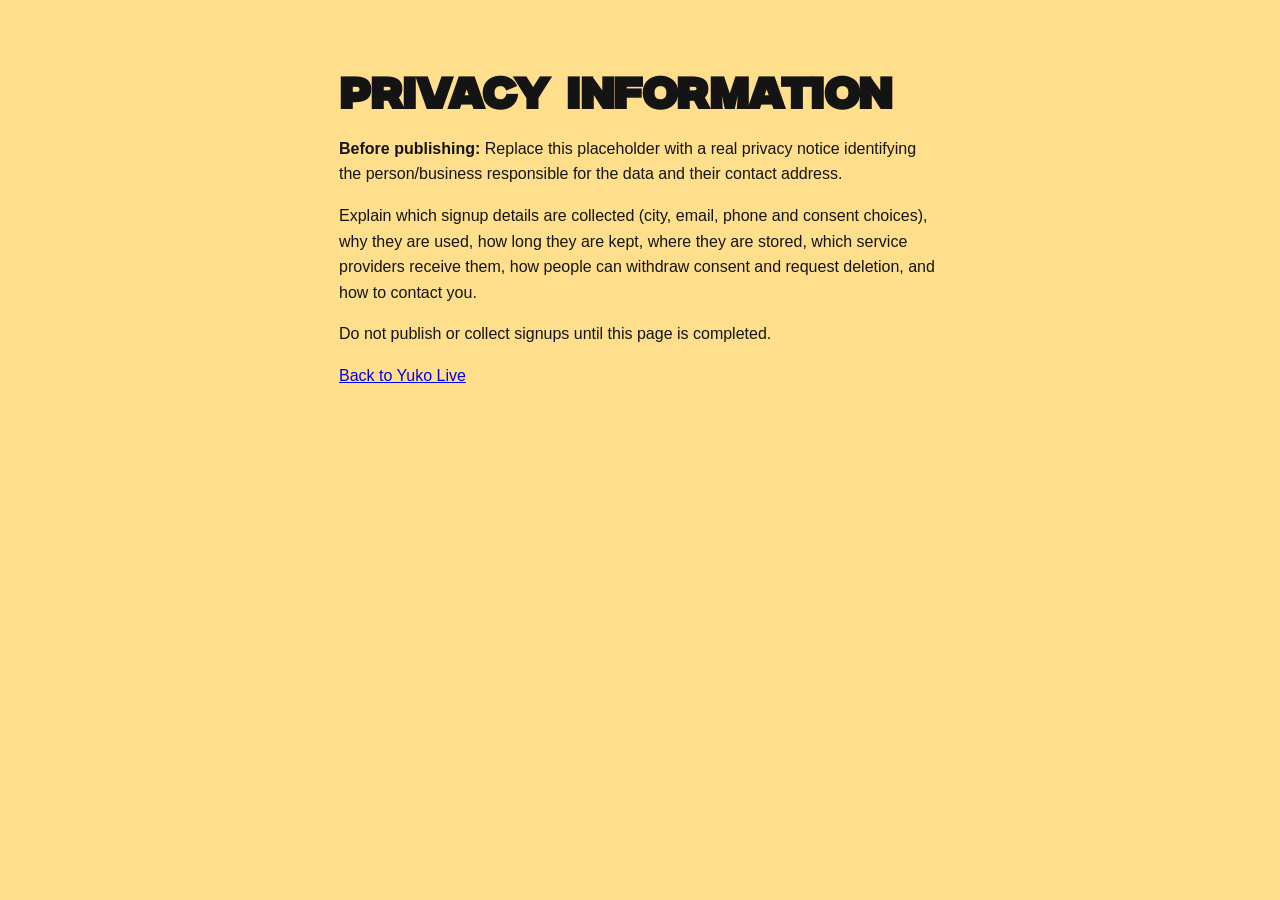
==== privacy.html @ 9b3857d7 "Add files via upload" ====
<!doctype html><html lang="en"><head><meta charset="utf-8"><meta name="viewport" content="width=device-width,initial-scale=1"><title>YUKO LIVE — Privacy</title><link rel="stylesheet" href="styles.css"></head><body><main style="max-width:650px;margin:50px auto;padding:24px;font:16px/1.6 Arial,sans-serif"><h1>PRIVACY INFORMATION</h1><p><strong>Before publishing:</strong> Replace this placeholder with a real privacy notice identifying the person/business responsible for the data and their contact address.</p><p>Explain which signup details are collected (city, email, phone and consent choices), why they are used, how long they are kept, where they are stored, which service providers receive them, how people can withdraw consent and request deletion, and how to contact you.</p><p>Do not publish or collect signups until this page is completed.</p><p><a href="index.html">Back to Yuko Live</a></p></main></body></html>
---- styles.css ----
@font-face{font-family:Milker;src:url('assets/Milker.otf') format('opentype');font-display:swap}@font-face{font-family:Bebas;src:url('assets/BebasNeue-Regular.otf') format('opentype');font-display:swap}
:root{--ink:#141414;--pink:#f68bc2}*{box-sizing:border-box}html{min-height:100%;background:#ffdf8b}body{margin:0;color:var(--ink);font-family:Arial,sans-serif}.page{min-height:100svh;width:100%;background:#ffe08c url('assets/background.png') center top/100% 100% no-repeat;display:flex;flex-direction:column;align-items:center;justify-content:space-between}.content{width:min(100%,390px);text-align:center;padding:0 23px 20px}.character{display:block;width:200px;height:160px;object-fit:contain;margin:0 auto -2px}h1,h2{font-family:Milker,Impact,'Arial Black',sans-serif;font-weight:900;margin:0;line-height:1.04}h1{font-size:31px;letter-spacing:-.5px}h2{font-size:23px;margin-top:8px}.intro{font-family:Bebas,Impact,sans-serif;font-size:17px;line-height:1.04;margin:13px auto 14px;max-width:310px;text-decoration:underline;text-decoration-thickness:1px;text-underline-offset:2px}.form{background:#fff;border:2.5px solid var(--ink);border-radius:23px;padding:15px 13px 14px;text-align:left;box-shadow:0 1px 0 #333;max-width:345px;margin:auto}.form>label{display:block;font-family:Milker,Impact,sans-serif;font-size:12px;margin:0 0 3px 35px}.field{display:flex;align-items:center;gap:8px;margin:0 0 7px}.field svg{flex:none;width:26px;height:26px;fill:currentColor}.field input{width:100%;min-width:0;height:31px;border:2px solid var(--ink);border-radius:6px;background:white;font-size:16px;padding:3px 9px;outline-offset:2px}.hint{font:12px Arial,sans-serif;margin:1px 0 8px 35px}.consents{margin:0 0 8px 35px;display:grid;gap:5px}.check{font:12px Arial,sans-serif;display:flex;align-items:center;gap:6px}.check input{accent-color:#ec75b1;width:15px;height:15px;margin:0}.privacy{font:11px/1.35 Arial,sans-serif;margin:4px 3px 10px 35px}.privacy a{color:#222}button{display:block;margin:0 auto;background:var(--pink);border:2.5px solid var(--ink);border-radius:7px;padding:10px 16px;width:84%;font:19px/1.05 Milker,Impact,'Arial Black',sans-serif;color:var(--ink);cursor:pointer}button:hover{filter:brightness(1.06)}button:disabled{opacity:.65;cursor:wait}#status{font:13px/1.4 Arial,sans-serif;text-align:center;margin:8px 0 0}#status:empty{display:none}footer{width:100%;padding:18px 6px 25px;text-align:center;font:13px/1 Bebas,Impact,sans-serif;white-space:nowrap}footer span{padding:0 5px}@media(min-width:750px){.page{background-size:cover;background-position:center 35%}.content{width:min(100%,550px);padding-top:28px}.character{width:230px;height:175px}h1{font-size:44px}h2{font-size:33px}.intro{font-size:21px;max-width:420px}.form{max-width:410px;padding:20px 22px}.form>label{font-size:14px}.field input{height:37px}.field{margin-bottom:11px}button{font-size:23px}footer{font-size:17px}}@media(max-width:360px){.content{padding-left:14px;padding-right:14px}.character{height:145px}h1{font-size:27px}h2{font-size:20px}.intro{font-size:15px}footer{font-size:11px}}@media(prefers-reduced-motion:reduce){*{scroll-behavior:auto!important}}

/* Optional fan survey; original signup button styles remain unchanged. */
.survey-section{margin:22px auto 0;text-align:center;max-width:345px}
.survey-section h2{font-size:21px}
.survey-intro{font:16px/1.05 Bebas,Impact,sans-serif;margin:10px auto 12px;max-width:300px}
.survey-button{display:block;margin:0 auto;background:var(--pink);border:2.5px solid var(--ink);border-radius:7px;padding:10px 16px;width:84%;font:19px/1.05 Milker,Impact,'Arial Black',sans-serif;color:var(--ink);cursor:pointer;text-decoration:none;text-align:center}
.survey-button:hover{filter:brightness(1.06)}
.survey-note{font:12px/1.3 Arial,sans-serif;margin:7px 0 0}
.survey-note:empty{display:none}
@media(min-width:750px){.survey-section{max-width:410px;margin-top:26px}.survey-section h2{font-size:27px}.survey-intro{font-size:19px;max-width:380px}.survey-button{font-size:23px}}
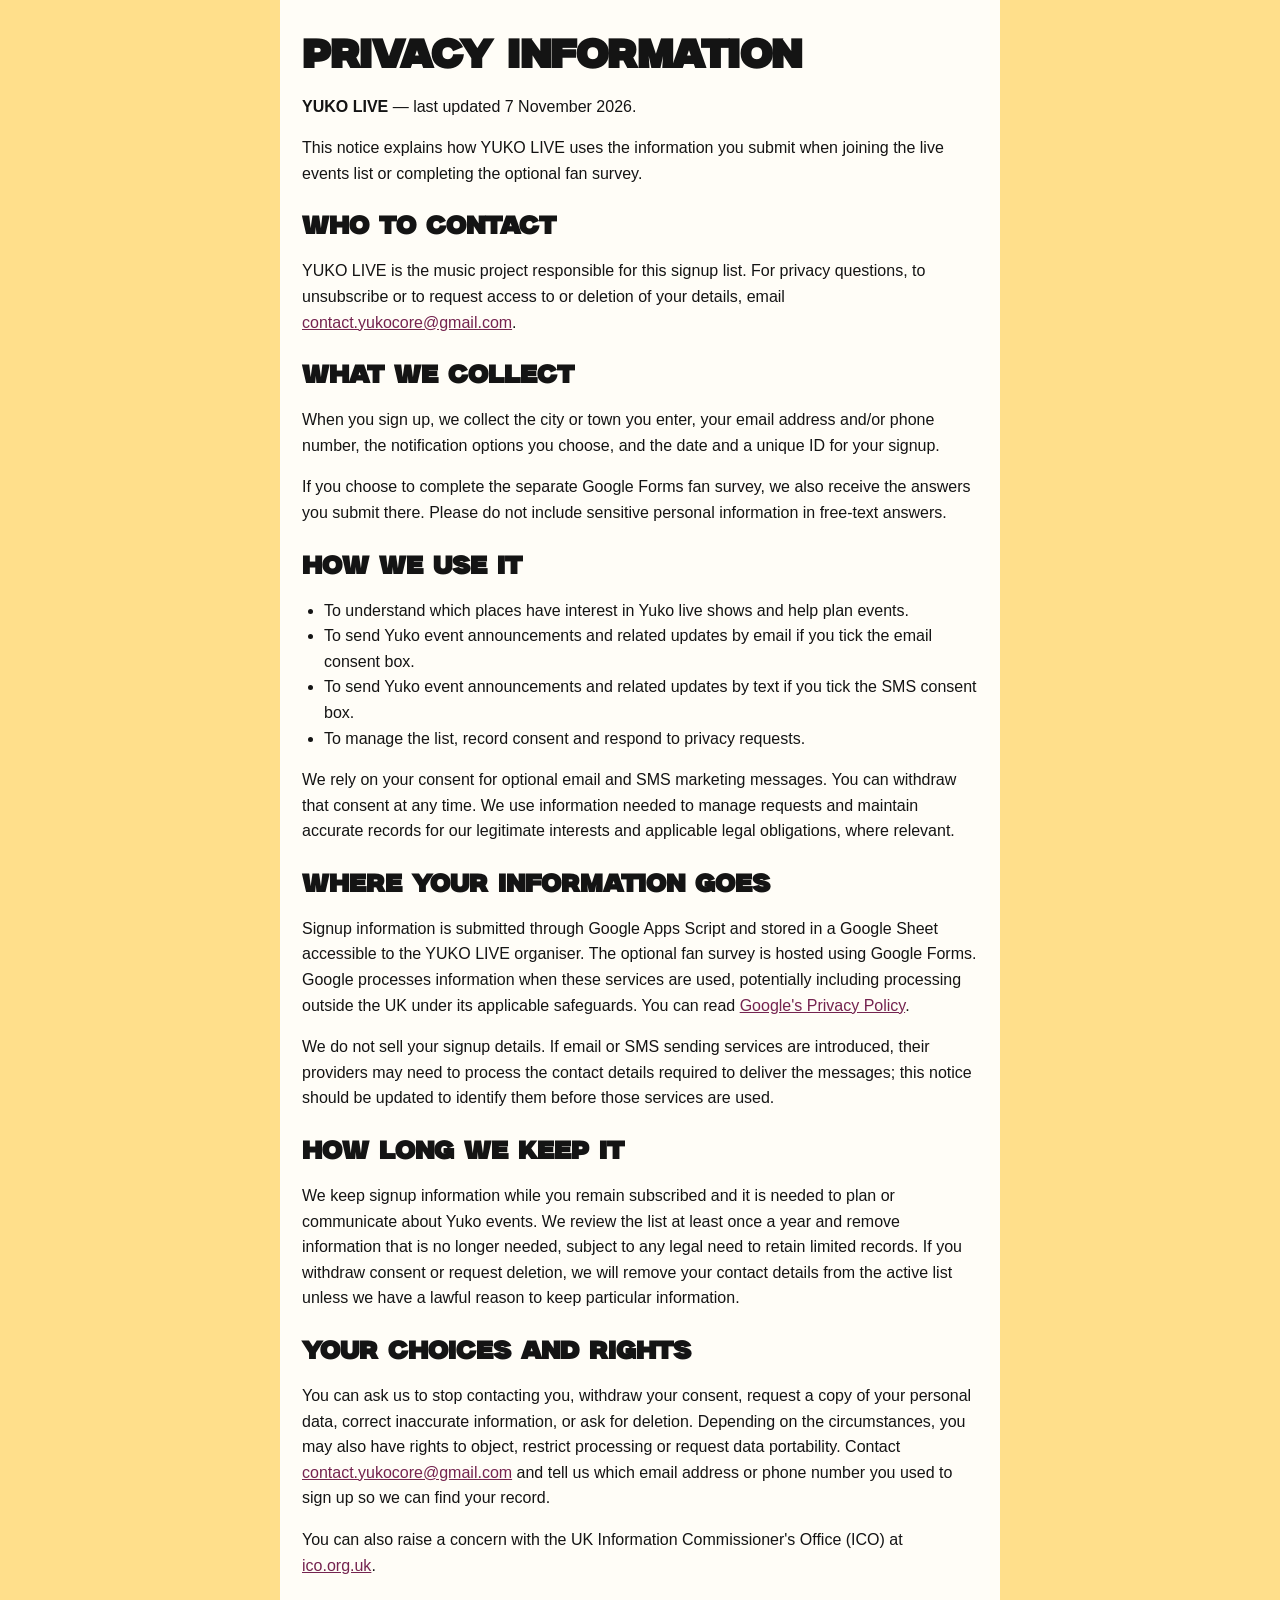
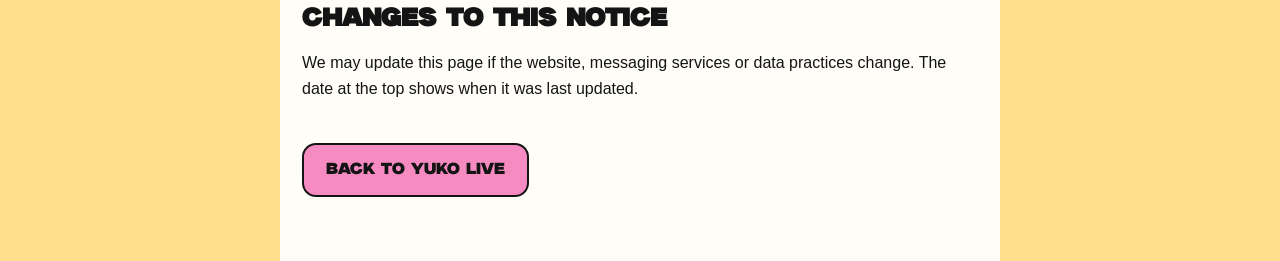
==== commit 47a41392: "Add files via upload" ====
--- a/privacy.html
+++ b/privacy.html
@@ -1 +1,58 @@
-<!doctype html><html lang="en"><head><meta charset="utf-8"><meta name="viewport" content="width=device-width,initial-scale=1"><title>YUKO LIVE — Privacy</title><link rel="stylesheet" href="styles.css"></head><body><main style="max-width:650px;margin:50px auto;padding:24px;font:16px/1.6 Arial,sans-serif"><h1>PRIVACY INFORMATION</h1><p><strong>Before publishing:</strong> Replace this placeholder with a real privacy notice identifying the person/business responsible for the data and their contact address.</p><p>Explain which signup details are collected (city, email, phone and consent choices), why they are used, how long they are kept, where they are stored, which service providers receive them, how people can withdraw consent and request deletion, and how to contact you.</p><p>Do not publish or collect signups until this page is completed.</p><p><a href="index.html">Back to Yuko Live</a></p></main></body></html>
+<!doctype html>
+<html lang="en">
+<head>
+  <meta charset="utf-8">
+  <meta name="viewport" content="width=device-width,initial-scale=1">
+  <meta name="theme-color" content="#ff93cb">
+  <title>YUKO LIVE — Privacy Information</title>
+  <link rel="stylesheet" href="styles.css">
+  <style>
+    .privacy-page{max-width:720px;margin:0 auto;padding:36px 22px 64px;line-height:1.6;background:rgba(255,255,255,.93);min-height:100svh}
+    .privacy-page h1{font-size:clamp(28px,7vw,40px);margin:0 0 8px}
+    .privacy-page h2{font-family:Milker,Impact,sans-serif;font-size:clamp(19px,5vw,25px);margin:26px 0 6px;line-height:1.2}
+    .privacy-page p,.privacy-page li{font:16px/1.6 Arial,sans-serif}
+    .privacy-page a{color:#74234f;text-decoration:underline}
+    .privacy-page ul{padding-left:22px}
+    .privacy-page .back{display:inline-block;margin-top:26px;background:#f68bc2;color:#141414;border:2px solid #141414;border-radius:14px;padding:12px 22px;font-family:Milker,Impact,sans-serif;text-decoration:none;text-align:center}
+  </style>
+</head>
+<body>
+  <main class="privacy-page">
+    <h1>PRIVACY INFORMATION</h1>
+    <p><strong>YUKO LIVE</strong> — last updated 7 November 2026.</p>
+    <p>This notice explains how YUKO LIVE uses the information you submit when joining the live events list or completing the optional fan survey.</p>
+
+    <h2>WHO TO CONTACT</h2>
+    <p>YUKO LIVE is the music project responsible for this signup list. For privacy questions, to unsubscribe or to request access to or deletion of your details, email <a href="mailto:contact.yukocore@gmail.com">contact.yukocore@gmail.com</a>.</p>
+
+    <h2>WHAT WE COLLECT</h2>
+    <p>When you sign up, we collect the city or town you enter, your email address and/or phone number, the notification options you choose, and the date and a unique ID for your signup.</p>
+    <p>If you choose to complete the separate Google Forms fan survey, we also receive the answers you submit there. Please do not include sensitive personal information in free-text answers.</p>
+
+    <h2>HOW WE USE IT</h2>
+    <ul>
+      <li>To understand which places have interest in Yuko live shows and help plan events.</li>
+      <li>To send Yuko event announcements and related updates by email if you tick the email consent box.</li>
+      <li>To send Yuko event announcements and related updates by text if you tick the SMS consent box.</li>
+      <li>To manage the list, record consent and respond to privacy requests.</li>
+    </ul>
+    <p>We rely on your consent for optional email and SMS marketing messages. You can withdraw that consent at any time. We use information needed to manage requests and maintain accurate records for our legitimate interests and applicable legal obligations, where relevant.</p>
+
+    <h2>WHERE YOUR INFORMATION GOES</h2>
+    <p>Signup information is submitted through Google Apps Script and stored in a Google Sheet accessible to the YUKO LIVE organiser. The optional fan survey is hosted using Google Forms. Google processes information when these services are used, potentially including processing outside the UK under its applicable safeguards. You can read <a href="https://policies.google.com/privacy" target="_blank" rel="noopener noreferrer">Google's Privacy Policy</a>.</p>
+    <p>We do not sell your signup details. If email or SMS sending services are introduced, their providers may need to process the contact details required to deliver the messages; this notice should be updated to identify them before those services are used.</p>
+
+    <h2>HOW LONG WE KEEP IT</h2>
+    <p>We keep signup information while you remain subscribed and it is needed to plan or communicate about Yuko events. We review the list at least once a year and remove information that is no longer needed, subject to any legal need to retain limited records. If you withdraw consent or request deletion, we will remove your contact details from the active list unless we have a lawful reason to keep particular information.</p>
+
+    <h2>YOUR CHOICES AND RIGHTS</h2>
+    <p>You can ask us to stop contacting you, withdraw your consent, request a copy of your personal data, correct inaccurate information, or ask for deletion. Depending on the circumstances, you may also have rights to object, restrict processing or request data portability. Contact <a href="mailto:contact.yukocore@gmail.com">contact.yukocore@gmail.com</a> and tell us which email address or phone number you used to sign up so we can find your record.</p>
+    <p>You can also raise a concern with the UK Information Commissioner's Office (ICO) at <a href="https://ico.org.uk/make-a-complaint/" target="_blank" rel="noopener noreferrer">ico.org.uk</a>.</p>
+
+    <h2>CHANGES TO THIS NOTICE</h2>
+    <p>We may update this page if the website, messaging services or data practices change. The date at the top shows when it was last updated.</p>
+
+    <a class="back" href="index.html">BACK TO YUKO LIVE</a>
+  </main>
+</body>
+</html>
